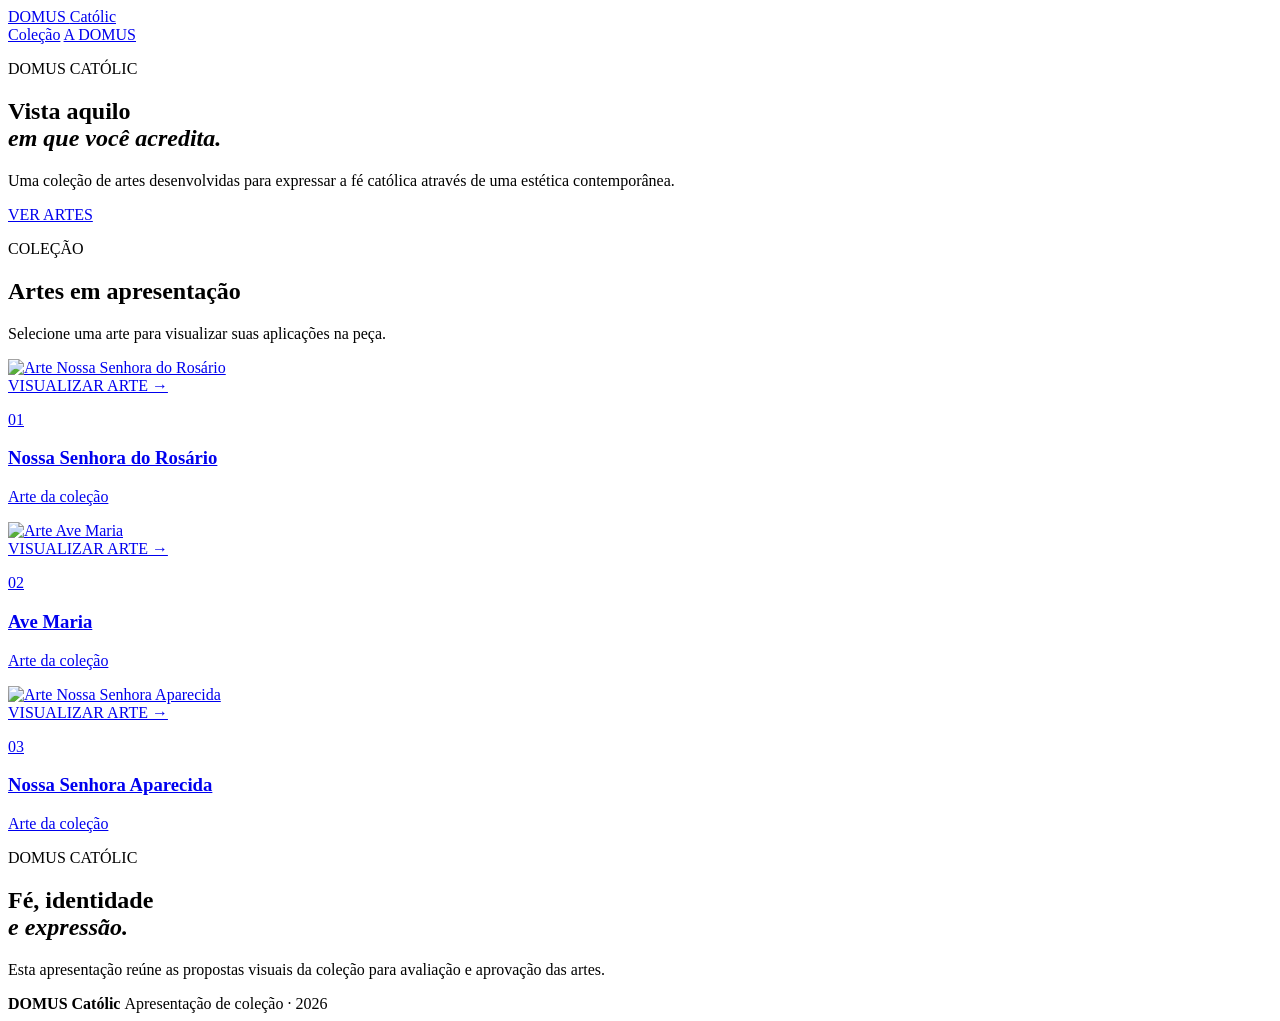
==== index.html @ 85ebb499 "Create index.html" ====
<!DOCTYPE html>
<html lang="pt-BR">

<head>
    <meta charset="UTF-8">
    <meta name="viewport" content="width=device-width, initial-scale=1.0">

    <title>DOMUS Católic | Coleção</title>

    <link rel="stylesheet" href="estilo.css">
</head>

<body>

    <!-- CABEÇALHO -->
    <header class="cabecalho">

        <a href="index.html" class="logo">
            DOMUS
            <span>Católic</span>
        </a>

        <nav class="menu">
            <a href="#colecao">Coleção</a>
            <a href="#sobre">A DOMUS</a>
        </nav>

    </header>


    <!-- HERO -->
    <section class="hero">

        <div class="hero-conteudo">

            <p class="mini-titulo">
                DOMUS CATÓLIC
            </p>

            <h1>
                Vista aquilo<br>
                <em>em que você acredita.</em>
            </h1>

            <p class="descricao">
                Uma coleção de artes desenvolvidas para expressar
                a fé católica através de uma estética contemporânea.
            </p>

            <a href="#colecao" class="botao">
                VER ARTES
            </a>

        </div>

    </section>


    <!-- COLEÇÃO -->
    <section id="colecao" class="colecao">

        <div class="titulo-secao">

            <div>

                <p class="mini-titulo">
                    COLEÇÃO
                </p>

                <h2>
                    Artes em apresentação
                </h2>

            </div>

            <p>
                Selecione uma arte para visualizar
                suas aplicações na peça.
            </p>

        </div>


        <!-- ARTES -->
        <div class="grade-artes">


            <!-- NOSSA SENHORA DO ROSÁRIO -->
            <a
                href="arte.html?arte=rosario"
                class="card-arte"
            >

                <div class="imagem-arte">

                    <img
                        src="imagens/ARTE_NOSSA_SENHORA_DO_ROSÁRIO_Prancheta 1.png"
                        alt="Arte Nossa Senhora do Rosário"
                    >

                    <div class="overlay">
                        <span>
                            VISUALIZAR ARTE →
                        </span>
                    </div>

                </div>

                <div class="info-arte">

                    <p class="numero">
                        01
                    </p>

                    <div>

                        <h3>
                            Nossa Senhora do Rosário
                        </h3>

                        <p>
                            Arte da coleção
                        </p>

                    </div>

                </div>

            </a>



            <!-- AVE MARIA -->
            <a
                href="arte.html?arte=ave-maria"
                class="card-arte"
            >

                <div class="imagem-arte">

                    <img
                        src="imagens/ARTE_AVE_MARIA_Prancheta 1.jpg"
                        alt="Arte Ave Maria"
                    >

                    <div class="overlay">
                        <span>
                            VISUALIZAR ARTE →
                        </span>
                    </div>

                </div>

                <div class="info-arte">

                    <p class="numero">
                        02
                    </p>

                    <div>

                        <h3>
                            Ave Maria
                        </h3>

                        <p>
                            Arte da coleção
                        </p>

                    </div>

                </div>

            </a>



            <!-- NOSSA SENHORA APARECIDA -->
            <a
                href="arte.html?arte=aparecida"
                class="card-arte"
            >

                <div class="imagem-arte">

                    <img
                        src="imagens/ARTE_NOSSA_SENHORA_APARECIDA_01_Prancheta 1.png"
                        alt="Arte Nossa Senhora Aparecida"
                    >

                    <div class="overlay">
                        <span>
                            VISUALIZAR ARTE →
                        </span>
                    </div>

                </div>

                <div class="info-arte">

                    <p class="numero">
                        03
                    </p>

                    <div>

                        <h3>
                            Nossa Senhora Aparecida
                        </h3>

                        <p>
                            Arte da coleção
                        </p>

                    </div>

                </div>

            </a>

        </div>

    </section>



    <!-- SOBRE -->
    <section id="sobre" class="sobre">

        <p class="mini-titulo">
            DOMUS CATÓLIC
        </p>

        <h2>
            Fé, identidade<br>
            <em>e expressão.</em>
        </h2>

        <p>
            Esta apresentação reúne as propostas visuais
            da coleção para avaliação e aprovação das artes.
        </p>

    </section>



    <!-- RODAPÉ -->
    <footer>

        <strong>
            DOMUS Católic
        </strong>

        <span>
            Apresentação de coleção · 2026
        </span>

    </footer>


    <script src="script.js"></script>

</body>

</html>
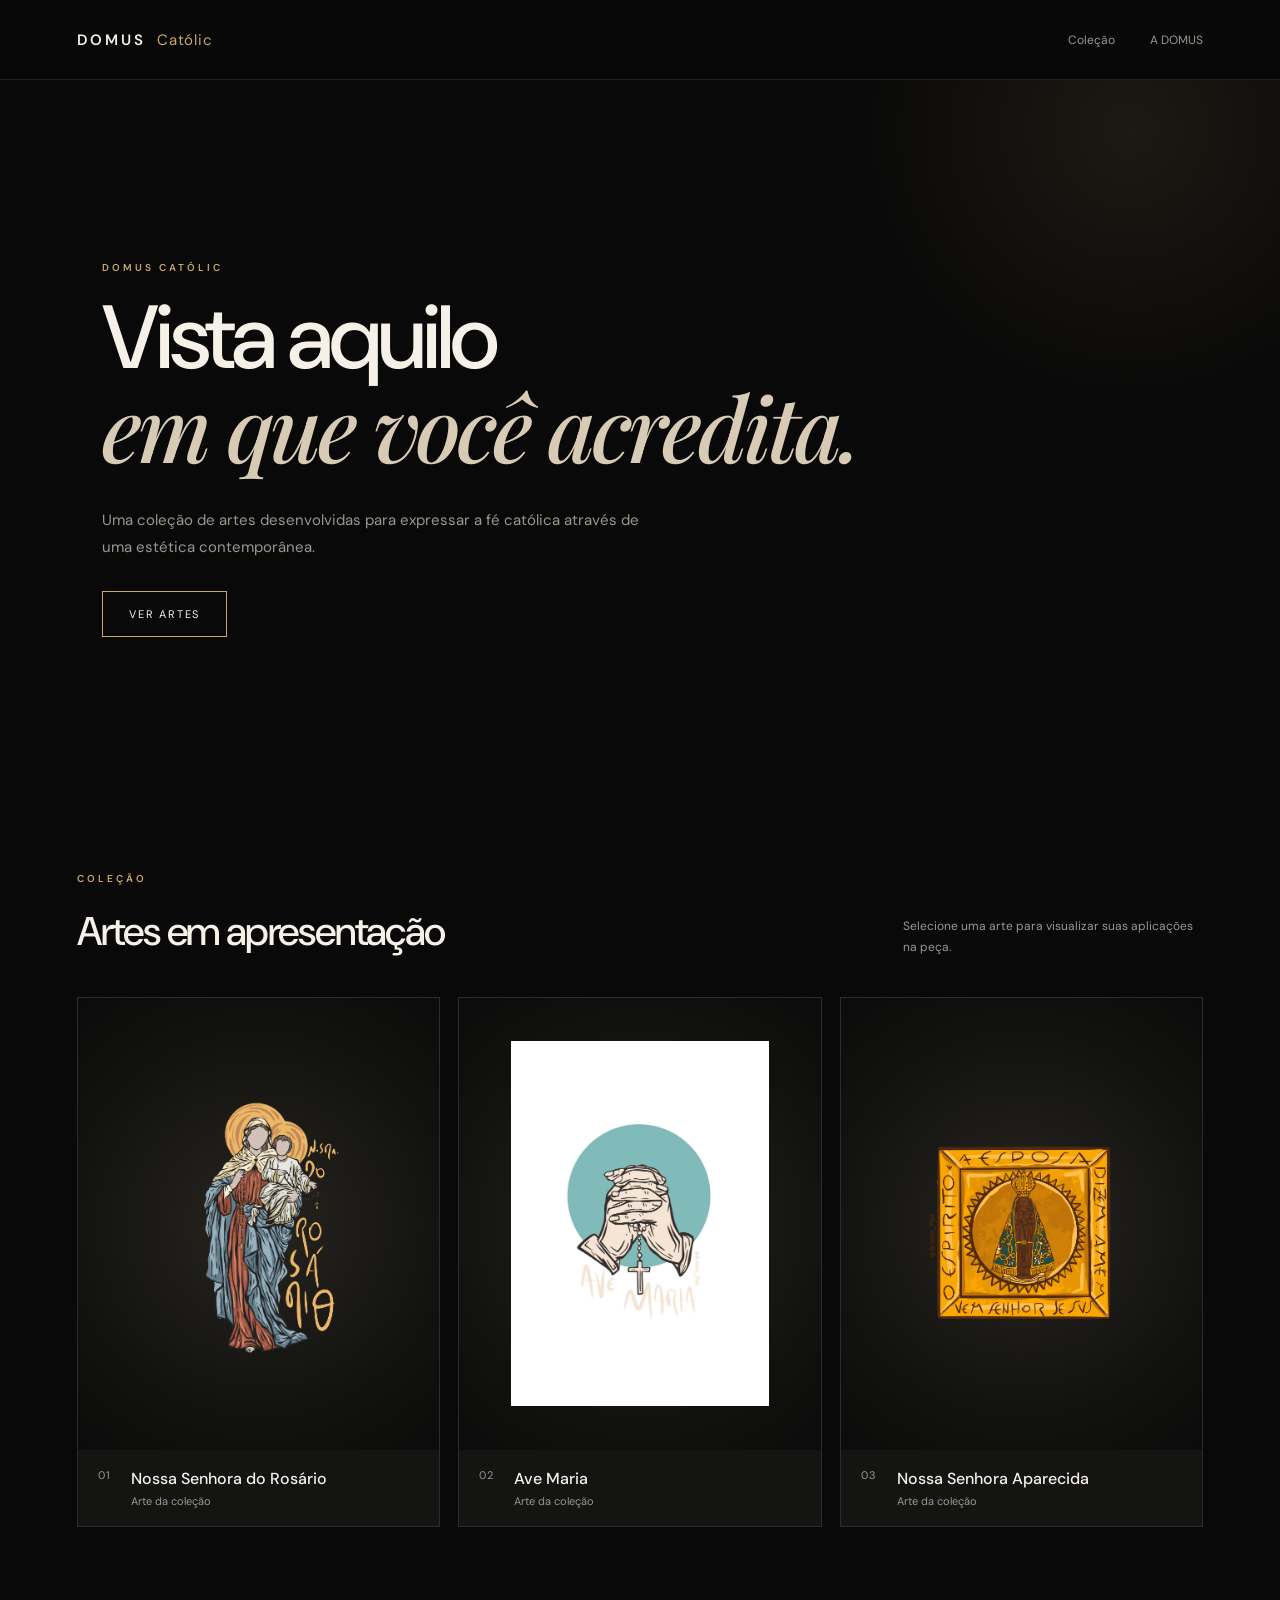
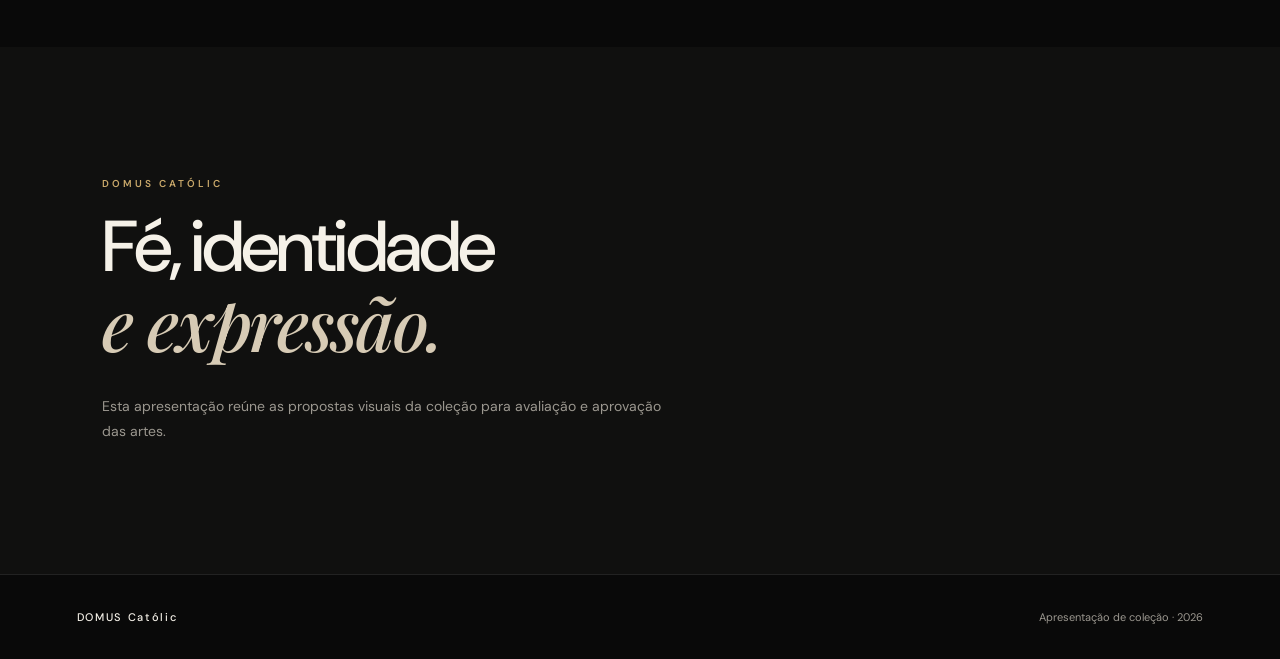
==== commit 145a1ac6: "Update index.html" ====
--- a/index.html
+++ b/index.html
@@ -94,7 +94,7 @@
                 <div class="imagem-arte">
 
                     <img
-                        src="imagens/ARTE_NOSSA_SENHORA_DO_ROSÁRIO_Prancheta 1.png"
+                        src="ARTE_NOSSA_SENHORA_DO_ROSÁRIO_Prancheta 1.png"
                         alt="Arte Nossa Senhora do Rosário"
                     >
 
@@ -139,7 +139,7 @@
                 <div class="imagem-arte">
 
                     <img
-                        src="imagens/ARTE_AVE_MARIA_Prancheta 1.jpg"
+                        src="ARTE_AVE_MARIA_Prancheta 1.jpg"
                         alt="Arte Ave Maria"
                     >
 
@@ -184,7 +184,7 @@
                 <div class="imagem-arte">
 
                     <img
-                        src="imagens/ARTE_NOSSA_SENHORA_APARECIDA_01_Prancheta 1.png"
+                        src="ARTE_NOSSA_SENHORA_APARECIDA_01_Prancheta 1.png"
                         alt="Arte Nossa Senhora Aparecida"
                     >
 
--- a/estilo.css
+++ b/estilo.css
@@ -0,0 +1,1311 @@
+/* =====================================================
+   DOMUS CATÓLIC
+   ESTILO PRINCIPAL
+   ===================================================== */
+
+
+/* -----------------------------------------------------
+   FONTES
+   ----------------------------------------------------- */
+
+@import url('https://fonts.googleapis.com/css2?family=DM+Sans:wght@400;500;600&family=Playfair+Display:ital,wght@0,500;0,600;1,500&display=swap');
+
+
+
+/* -----------------------------------------------------
+   VARIÁVEIS
+   ----------------------------------------------------- */
+
+:root {
+
+    --preto: #090909;
+
+    --preto-suave: #10100f;
+
+    --painel: #141412;
+
+    --branco: #f5f1e8;
+
+    --cinza: #9b978f;
+
+    --cinza-claro: #c4bfb5;
+
+    --dourado: #c9a86a;
+
+    --linha: rgba(255,255,255,0.10);
+
+}
+
+
+
+/* -----------------------------------------------------
+   RESET
+   ----------------------------------------------------- */
+
+* {
+
+    margin: 0;
+
+    padding: 0;
+
+    box-sizing: border-box;
+
+}
+
+
+html {
+
+    scroll-behavior: smooth;
+
+}
+
+
+body {
+
+    background: var(--preto);
+
+    color: var(--branco);
+
+    font-family: "DM Sans", sans-serif;
+
+    overflow-x: hidden;
+
+}
+
+
+a {
+
+    color: inherit;
+
+    text-decoration: none;
+
+}
+
+
+img {
+
+    display: block;
+
+    max-width: 100%;
+
+}
+
+
+
+/* -----------------------------------------------------
+   CABEÇALHO
+   ----------------------------------------------------- */
+
+.cabecalho {
+
+    height: 80px;
+
+    padding: 0 6vw;
+
+    display: flex;
+
+    align-items: center;
+
+    justify-content: space-between;
+
+    border-bottom: 1px solid var(--linha);
+
+    position: sticky;
+
+    top: 0;
+
+    z-index: 100;
+
+    background: rgba(9,9,9,0.92);
+
+    backdrop-filter: blur(18px);
+
+}
+
+
+
+/* LOGO */
+
+.logo {
+
+    font-size: 15px;
+
+    font-weight: 600;
+
+    letter-spacing: 0.18em;
+
+}
+
+
+.logo span {
+
+    color: var(--dourado);
+
+    font-weight: 400;
+
+    letter-spacing: 0.05em;
+
+    margin-left: 5px;
+
+}
+
+
+
+/* MENU */
+
+.menu {
+
+    display: flex;
+
+    gap: 35px;
+
+}
+
+
+.menu a {
+
+    color: var(--cinza);
+
+    font-size: 12px;
+
+    transition: 0.25s;
+
+}
+
+
+.menu a:hover {
+
+    color: var(--dourado);
+
+}
+
+
+
+/* -----------------------------------------------------
+   HERO
+   ----------------------------------------------------- */
+
+.hero {
+
+    min-height: 78vh;
+
+    padding: 14vh 8vw 10vh;
+
+    display: flex;
+
+    align-items: center;
+
+    position: relative;
+
+    overflow: hidden;
+
+}
+
+
+
+/* brilho discreto no fundo */
+
+.hero::before {
+
+    content: "";
+
+    position: absolute;
+
+    width: 600px;
+
+    height: 600px;
+
+    border-radius: 50%;
+
+    background: radial-gradient(
+        circle,
+        rgba(201,168,106,0.10),
+        transparent 65%
+    );
+
+    top: -250px;
+
+    right: -150px;
+
+    pointer-events: none;
+
+}
+
+
+
+.hero-conteudo {
+
+    max-width: 850px;
+
+    position: relative;
+
+    z-index: 2;
+
+}
+
+
+
+/* pequeno título */
+
+.mini-titulo {
+
+    color: var(--dourado);
+
+    font-size: 10px;
+
+    font-weight: 600;
+
+    letter-spacing: 0.30em;
+
+    margin-bottom: 20px;
+
+}
+
+
+
+/* título principal */
+
+.hero h1 {
+
+    font-size: clamp(
+        48px,
+        7vw,
+        92px
+    );
+
+    line-height: 0.98;
+
+    letter-spacing: -0.045em;
+
+    font-weight: 500;
+
+    margin-bottom: 30px;
+
+}
+
+
+.hero h1 em {
+
+    font-family: "Playfair Display", serif;
+
+    color: #d7cbb5;
+
+    font-weight: 500;
+
+}
+
+
+
+/* descrição */
+
+.descricao {
+
+    max-width: 550px;
+
+    color: var(--cinza);
+
+    font-size: 15px;
+
+    line-height: 1.8;
+
+}
+
+
+
+/* -----------------------------------------------------
+   BOTÃO
+   ----------------------------------------------------- */
+
+.botao {
+
+    display: inline-block;
+
+    margin-top: 30px;
+
+    padding: 15px 26px;
+
+    border: 1px solid var(--dourado);
+
+    color: var(--branco);
+
+    font-size: 11px;
+
+    letter-spacing: 0.16em;
+
+    transition: 0.3s;
+
+}
+
+
+.botao:hover {
+
+    background: var(--dourado);
+
+    color: #090909;
+
+}
+
+
+
+/* -----------------------------------------------------
+   COLEÇÃO
+   ----------------------------------------------------- */
+
+.colecao {
+
+    padding: 90px 6vw 120px;
+
+}
+
+
+
+/* cabeçalho da seção */
+
+.titulo-secao {
+
+    display: flex;
+
+    align-items: flex-end;
+
+    justify-content: space-between;
+
+    margin-bottom: 40px;
+
+}
+
+
+.titulo-secao h2 {
+
+    font-size: 40px;
+
+    font-weight: 500;
+
+    letter-spacing: -0.03em;
+
+}
+
+
+.titulo-secao > p {
+
+    max-width: 300px;
+
+    color: var(--cinza);
+
+    font-size: 12px;
+
+    line-height: 1.7;
+
+}
+
+
+
+/* -----------------------------------------------------
+   GRADE DAS ARTES
+   ----------------------------------------------------- */
+
+.grade-artes {
+
+    display: grid;
+
+    grid-template-columns:
+        repeat(3, 1fr);
+
+    gap: 18px;
+
+}
+
+
+
+/* -----------------------------------------------------
+   CARD
+   ----------------------------------------------------- */
+
+.card-arte {
+
+    display: block;
+
+    background: var(--painel);
+
+    border: 1px solid var(--linha);
+
+    transition:
+        transform 0.35s ease,
+        border-color 0.35s ease;
+
+}
+
+
+.card-arte:hover {
+
+    transform: translateY(-6px);
+
+    border-color:
+        rgba(201,168,106,0.55);
+
+}
+
+
+
+/* -----------------------------------------------------
+   IMAGEM DA ARTE
+   ----------------------------------------------------- */
+
+.imagem-arte {
+
+    aspect-ratio: 4 / 5;
+
+    position: relative;
+
+    overflow: hidden;
+
+    background:
+        radial-gradient(
+            circle at center,
+            #27251f,
+            #121210 65%,
+            #0b0b0b
+        );
+
+}
+
+
+.imagem-arte img {
+
+    width: 100%;
+
+    height: 100%;
+
+    object-fit: contain;
+
+    padding: 12%;
+
+    transition:
+        transform 0.5s ease;
+
+}
+
+
+.card-arte:hover
+.imagem-arte img {
+
+    transform: scale(1.04);
+
+}
+
+
+
+/* -----------------------------------------------------
+   OVERLAY
+   ----------------------------------------------------- */
+
+.overlay {
+
+    position: absolute;
+
+    inset: 0;
+
+    display: flex;
+
+    align-items: flex-end;
+
+    justify-content: flex-end;
+
+    padding: 20px;
+
+    background:
+        linear-gradient(
+            transparent 55%,
+            rgba(0,0,0,0.72)
+        );
+
+    opacity: 0;
+
+    transition: 0.3s;
+
+}
+
+
+.card-arte:hover .overlay {
+
+    opacity: 1;
+
+}
+
+
+.overlay span {
+
+    color: var(--dourado);
+
+    font-size: 10px;
+
+    letter-spacing: 0.14em;
+
+}
+
+
+
+/* -----------------------------------------------------
+   INFORMAÇÕES DO CARD
+   ----------------------------------------------------- */
+
+.info-arte {
+
+    padding: 18px 20px;
+
+    display: flex;
+
+    gap: 20px;
+
+    align-items: flex-start;
+
+}
+
+
+.numero {
+
+    color: var(--dourado);
+
+    font-size: 10px;
+
+    letter-spacing: 0.1em;
+
+}
+
+
+.info-arte h3 {
+
+    font-size: 16px;
+
+    font-weight: 500;
+
+    margin-bottom: 5px;
+
+}
+
+
+.info-arte p {
+
+    color: var(--cinza);
+
+    font-size: 11px;
+
+}
+
+
+
+/* -----------------------------------------------------
+   SEÇÃO SOBRE
+   ----------------------------------------------------- */
+
+.sobre {
+
+    padding: 130px 8vw;
+
+    background: var(--preto-suave);
+
+}
+
+
+.sobre h2 {
+
+    font-size: clamp(
+        40px,
+        6vw,
+        72px
+    );
+
+    line-height: 1.04;
+
+    letter-spacing: -0.04em;
+
+    font-weight: 500;
+
+    margin-bottom: 28px;
+
+}
+
+
+.sobre h2 em {
+
+    font-family: "Playfair Display", serif;
+
+    color: #d7cbb5;
+
+}
+
+
+.sobre > p:last-child {
+
+    max-width: 570px;
+
+    color: var(--cinza);
+
+    font-size: 14px;
+
+    line-height: 1.8;
+
+}
+
+
+
+/* -----------------------------------------------------
+   PÁGINA INDIVIDUAL DA ARTE
+   ----------------------------------------------------- */
+
+#paginaArte {
+
+    padding-bottom: 100px;
+
+}
+
+
+
+/* -----------------------------------------------------
+   HERO DA ARTE
+   ----------------------------------------------------- */
+
+.pagina-arte {
+
+    padding: 70px 6vw 0;
+
+}
+
+
+
+/* voltar */
+
+.voltar {
+
+    display: inline-block;
+
+    color: var(--cinza);
+
+    font-size: 12px;
+
+    margin-bottom: 50px;
+
+    transition: 0.2s;
+
+}
+
+
+.voltar:hover {
+
+    color: var(--dourado);
+
+}
+
+
+
+/* -----------------------------------------------------
+   TÍTULO DA ARTE
+   ----------------------------------------------------- */
+
+.titulo-arte {
+
+    margin-bottom: 55px;
+
+}
+
+
+.titulo-arte h1 {
+
+    font-size: clamp(
+        45px,
+        6vw,
+        78px
+    );
+
+    font-weight: 500;
+
+    letter-spacing: -0.045em;
+
+    line-height: 1;
+
+    margin-bottom: 18px;
+
+}
+
+
+.titulo-arte h1 em {
+
+    font-family: "Playfair Display", serif;
+
+    color: #d7cbb5;
+
+}
+
+
+.titulo-arte p {
+
+    color: var(--cinza);
+
+    max-width: 560px;
+
+    line-height: 1.8;
+
+    font-size: 14px;
+
+}
+
+
+
+/* -----------------------------------------------------
+   VISUAL PRINCIPAL
+   ----------------------------------------------------- */
+
+.visual-principal {
+
+    display: grid;
+
+    grid-template-columns:
+        1.25fr
+        0.75fr;
+
+    gap: 18px;
+
+    margin-bottom: 90px;
+
+}
+
+
+
+/* imagem grande */
+
+.mockup-principal {
+
+    min-height: 650px;
+
+    background:
+        radial-gradient(
+            circle at center,
+            #292721,
+            #11110f 65%,
+            #090909
+        );
+
+    display: flex;
+
+    align-items: center;
+
+    justify-content: center;
+
+    overflow: hidden;
+
+}
+
+
+.mockup-principal img {
+
+    width: 100%;
+
+    height: 100%;
+
+    object-fit: contain;
+
+    padding: 5%;
+
+}
+
+
+
+/* descrição lateral */
+
+.informacoes-arte {
+
+    padding: 45px;
+
+    background: var(--painel);
+
+    border: 1px solid var(--linha);
+
+}
+
+
+.informacoes-arte h2 {
+
+    font-size: 27px;
+
+    font-weight: 500;
+
+    margin-bottom: 20px;
+
+}
+
+
+.informacoes-arte p {
+
+    color: var(--cinza);
+
+    font-size: 13px;
+
+    line-height: 1.8;
+
+    margin-bottom: 30px;
+
+}
+
+
+.label {
+
+    color: var(--dourado);
+
+    font-size: 9px;
+
+    letter-spacing: 0.2em;
+
+    margin-bottom: 10px;
+
+}
+
+
+
+/* -----------------------------------------------------
+   APLICAÇÕES
+   ----------------------------------------------------- */
+
+.aplicacoes {
+
+    margin-top: 40px;
+
+}
+
+
+.aplicacoes-header {
+
+    margin-bottom: 30px;
+
+}
+
+
+.aplicacoes-header h2 {
+
+    font-size: 35px;
+
+    font-weight: 500;
+
+}
+
+
+.aplicacoes-header p {
+
+    color: var(--cinza);
+
+    font-size: 12px;
+
+    margin-top: 8px;
+
+}
+
+
+
+/* -----------------------------------------------------
+   GRID DE MOCKUPS
+   ----------------------------------------------------- */
+
+.grade-mockups {
+
+    display: grid;
+
+    grid-template-columns:
+        repeat(4, 1fr);
+
+    gap: 14px;
+
+}
+
+
+.mockup {
+
+    background: var(--painel);
+
+    border: 1px solid var(--linha);
+
+}
+
+
+.mockup-imagem {
+
+    aspect-ratio: 1 / 1.2;
+
+    background:
+        radial-gradient(
+            circle at center,
+            #292721,
+            #11110f 68%
+        );
+
+    display: flex;
+
+    align-items: center;
+
+    justify-content: center;
+
+    overflow: hidden;
+
+}
+
+
+.mockup-imagem img {
+
+    width: 100%;
+
+    height: 100%;
+
+    object-fit: contain;
+
+    padding: 7%;
+
+}
+
+
+.mockup-info {
+
+    padding: 15px;
+
+}
+
+
+.mockup-info strong {
+
+    display: block;
+
+    font-size: 12px;
+
+    font-weight: 500;
+
+    margin-bottom: 5px;
+
+}
+
+
+.mockup-info span {
+
+    color: var(--cinza);
+
+    font-size: 10px;
+
+}
+
+
+
+/* -----------------------------------------------------
+   BLOCO DE APROVAÇÃO
+   ----------------------------------------------------- */
+
+.aprovacao {
+
+    margin-top: 80px;
+
+    padding: 55px;
+
+    border: 1px solid
+        rgba(201,168,106,0.30);
+
+    background:
+        linear-gradient(
+            135deg,
+            #15140f,
+            #0e0e0d
+        );
+
+}
+
+
+.aprovacao .mini-titulo {
+
+    margin-bottom: 15px;
+
+}
+
+
+.aprovacao h2 {
+
+    font-size: 30px;
+
+    font-weight: 500;
+
+    margin-bottom: 15px;
+
+}
+
+
+.aprovacao p {
+
+    max-width: 650px;
+
+    color: var(--cinza);
+
+    line-height: 1.8;
+
+    font-size: 13px;
+
+}
+
+
+
+/* -----------------------------------------------------
+   RODAPÉ
+   ----------------------------------------------------- */
+
+footer {
+
+    padding: 35px 6vw;
+
+    border-top: 1px solid var(--linha);
+
+    display: flex;
+
+    align-items: center;
+
+    justify-content: space-between;
+
+    color: var(--cinza);
+
+    font-size: 11px;
+
+}
+
+
+footer strong {
+
+    color: var(--branco);
+
+    letter-spacing: 0.15em;
+
+    font-weight: 500;
+
+}
+
+
+
+/* -----------------------------------------------------
+   TABLET
+   ----------------------------------------------------- */
+
+@media (max-width: 900px) {
+
+
+    .grade-artes {
+
+        grid-template-columns:
+            repeat(2, 1fr);
+
+    }
+
+
+    .visual-principal {
+
+        grid-template-columns: 1fr;
+
+    }
+
+
+    .mockup-principal {
+
+        min-height: 550px;
+
+    }
+
+
+    .grade-mockups {
+
+        grid-template-columns:
+            repeat(2, 1fr);
+
+    }
+
+}
+
+
+
+/* -----------------------------------------------------
+   CELULAR
+   ----------------------------------------------------- */
+
+@media (max-width: 600px) {
+
+
+    /* cabeçalho */
+
+    .cabecalho {
+
+        height: 70px;
+
+        padding: 0 5vw;
+
+    }
+
+
+    .menu {
+
+        gap: 15px;
+
+    }
+
+
+    .menu a {
+
+        font-size: 10px;
+
+    }
+
+
+
+    /* hero */
+
+    .hero {
+
+        min-height: 70vh;
+
+        padding:
+            10vh 7vw
+            8vh;
+
+    }
+
+
+    .hero h1 {
+
+        font-size: 48px;
+
+    }
+
+
+    .descricao {
+
+        font-size: 13px;
+
+    }
+
+
+
+    /* coleção */
+
+    .colecao {
+
+        padding:
+            70px 5vw
+            90px;
+
+    }
+
+
+    .titulo-secao {
+
+        display: block;
+
+    }
+
+
+    .titulo-secao h2 {
+
+        font-size: 32px;
+
+    }
+
+
+    .titulo-secao > p {
+
+        margin-top: 12px;
+
+    }
+
+
+    .grade-artes {
+
+        grid-template-columns: 1fr;
+
+    }
+
+
+
+    /* sobre */
+
+    .sobre {
+
+        padding:
+            90px 7vw;
+
+    }
+
+
+
+    /* página da arte */
+
+    .pagina-arte {
+
+        padding:
+            45px 5vw
+            0;
+
+    }
+
+
+    .titulo-arte h1 {
+
+        font-size: 45px;
+
+    }
+
+
+    .mockup-principal {
+
+        min-height: 430px;
+
+    }
+
+
+    .informacoes-arte {
+
+        padding: 30px;
+
+    }
+
+
+
+    /* mockups */
+
+    .grade-mockups {
+
+        grid-template-columns:
+            1fr 1fr;
+
+        gap: 10px;
+
+    }
+
+
+    .aprovacao {
+
+        padding: 30px;
+
+    }
+
+
+    .aprovacao h2 {
+
+        font-size: 24px;
+
+    }
+
+
+
+    /* footer */
+
+    footer {
+
+        display: block;
+
+    }
+
+
+    footer span {
+
+        display: block;
+
+        margin-top: 10px;
+
+    }
+
+  }
